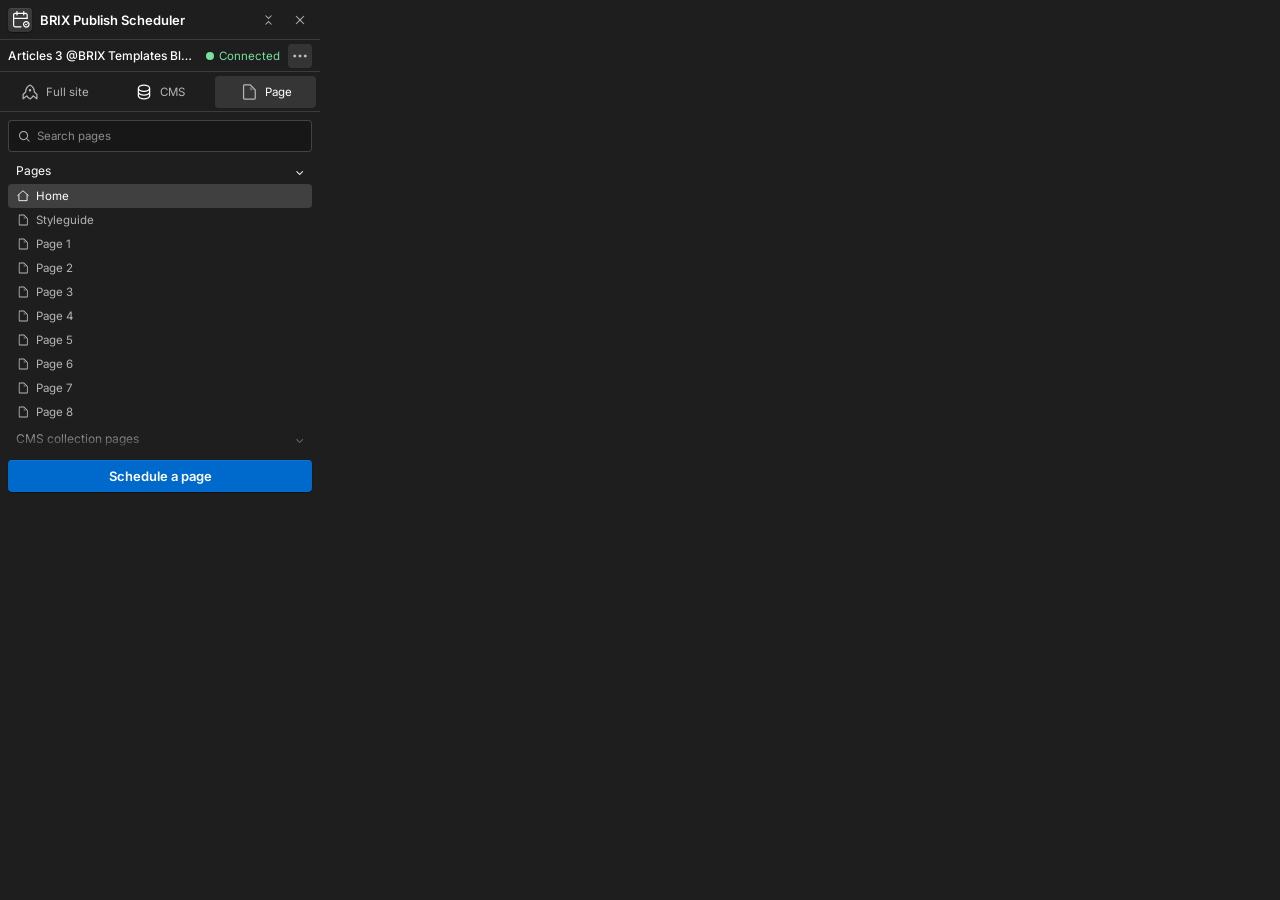
==== app.html @ 97e158bf "Publish final BRIX scheduler storyboard" ====
<!DOCTYPE html>
<html lang="en">
  <head>
    <meta charset="utf-8" />
    <meta name="viewport" content="width=device-width, initial-scale=1" />
    <title>BRIX Publish Scheduler · 320×500 storyboard</title>
    <link rel="preconnect" href="https://fonts.googleapis.com" />
    <link rel="preconnect" href="https://fonts.gstatic.com" crossorigin />
    <link href="https://fonts.googleapis.com/css2?family=Inter:wght@400;500;600;700&display=swap" rel="stylesheet" />
    <link rel="stylesheet" href="./panel.css" />
  </head>
  <body>
    <div id="root"></div>
    <script src="./panel.js"></script>
  </body>
</html>
---- panel.css ----
:root {
  --bg: #1e1e1e;
  --surface: #2e2e2e;
  --surface-2: #383838;
  --surface-soft: rgba(255, 255, 255, 0.02);
  --input: rgba(0, 0, 0, 0.22);
  --border: rgba(255, 255, 255, 0.13);
  --border-strong: rgba(255, 255, 255, 0.19);
  --text: #ffffff;
  --text-2: rgba(255, 255, 255, 0.67);
  --text-3: rgba(255, 255, 255, 0.5);
  --blue: #006acc;
  --blue-text: #a7d1ff;
  --green: #79e09c;
  --purple: #c7a6ff;
  --yellow: #f3c831;
  --red: #ff8a8a;
  --radius: 4px;
  --font: Inter, ui-sans-serif, -apple-system, BlinkMacSystemFont, "Segoe UI", sans-serif;
}

* { box-sizing: border-box; }
html, body, #root { width: 100%; height: 100%; margin: 0; overflow: hidden; }
body { background: var(--bg); color: var(--text); font: 400 11.5px/16px var(--font); }
button, input, select { font: inherit; }
button { color: inherit; }
.asset-icon { display: block; flex: 0 0 auto; object-fit: contain; }

.app {
  position: relative;
  width: 320px;
  height: 500px;
  display: flex;
  flex-direction: column;
  overflow: hidden;
  background: var(--bg);
}

.topbar {
  height: 40px;
  flex: 0 0 40px;
  padding: 8px;
  display: flex;
  align-items: center;
  gap: 8px;
  border-bottom: 1px solid var(--border);
}

.app-tile {
  width: 24px;
  height: 24px;
  flex: 0 0 24px;
  display: grid;
  place-items: center;
  border-radius: var(--radius);
  color: #fff;
  background: linear-gradient(180deg, rgba(255, 255, 255, 0.13), rgba(255, 255, 255, 0.11));
  box-shadow: inset 0 0.5px 0.5px rgba(255,255,255,.12), 0 .5px 1px rgba(0,0,0,.8);
}
.app-tile .asset-icon { transform: translateX(1px); }

.brand { flex: 1 1 auto; min-width: 0; font-size: 13px; font-weight: 600; white-space: nowrap; overflow: hidden; text-overflow: ellipsis; }
.icon-button {
  width: 24px;
  height: 24px;
  flex: 0 0 24px;
  padding: 0;
  display: grid;
  place-items: center;
  border: 0;
  border-radius: var(--radius);
  background: transparent;
  color: var(--text-2);
  cursor: pointer;
}
.icon-button:hover, .icon-button:focus-visible { background: rgba(255,255,255,.1); color: #fff; }
.icon-button.menu { background: rgba(255,255,255,.1); }

.sitebar {
  height: 32px;
  flex: 0 0 32px;
  padding: 4px 8px;
  display: flex;
  align-items: center;
  gap: 8px;
  border-bottom: 1px solid var(--border);
}
.site-name { flex: 1 1 auto; min-width: 0; font-size: 12px; font-weight: 500; white-space: nowrap; overflow: hidden; text-overflow: ellipsis; }
.connection { flex: 0 0 auto; display: flex; align-items: center; gap: 5px; color: var(--green); }
.connection.disconnected { color: var(--text-3); }
.connection.lost { color: var(--red); }
.dot { width: 8px; height: 8px; flex: 0 0 8px; border-radius: 50%; background: currentColor; }

.tabs {
  height: 40px;
  flex: 0 0 40px;
  padding: 4px;
  display: grid;
  grid-template-columns: repeat(3, 1fr);
  gap: 4px;
  border-bottom: 1px solid var(--border);
}
.tab {
  height: 32px;
  border: 0;
  border-radius: var(--radius);
  display: flex;
  align-items: center;
  justify-content: center;
  gap: 6px;
  background: transparent;
  color: var(--text-2);
  cursor: pointer;
}
.tab.active { background: rgba(255,255,255,.1); color: #fff; }

.content {
  flex: 1 1 auto;
  min-height: 0;
  overflow-x: hidden;
  overflow-y: auto;
  scrollbar-width: none;
}
.content::-webkit-scrollbar { display: none; }
.scroll-fade {
  position: absolute;
  z-index: 5;
  right: 0;
  bottom: 48px;
  left: 0;
  height: 32px;
  pointer-events: none;
  display: none;
  opacity: 0;
  background: linear-gradient(180deg, rgba(30, 30, 30, 0) 0%, var(--bg) 100%);
  transition: opacity 120ms ease;
}
.app.has-scroll-below .scroll-fade { display: block; opacity: 1; }
.pad { padding: 8px; }
.stack { display: flex; flex-direction: column; gap: 8px; }
.compact { gap: 4px; }

.destination-title {
  padding: 8px;
  display: flex;
  flex-direction: column;
  align-items: flex-start;
  justify-content: center;
  border-bottom: 1px solid var(--border);
}
.destination-title h1 {
  margin: 0;
  color: #fff;
  font-size: 13px;
  font-weight: 600;
  line-height: 16px;
}
.destination-section {
  display: flex;
  flex-direction: column;
  align-items: stretch;
}
.destination-section h2 {
  margin: 0;
  padding: 8px 8px 0;
  color: #fff;
  font-size: 11.5px;
  font-weight: 600;
  line-height: 16px;
}
.destination-row {
  min-height: 41px;
  padding: 8px;
  display: flex;
  align-items: center;
  gap: 12px;
  border-bottom: 1px solid var(--border);
}
.destination-details {
  min-width: 0;
  display: flex;
  align-items: center;
  gap: 4px;
}
.destination-domain {
  min-width: 0;
  color: #fff;
  font-size: 11.5px;
  font-weight: 400;
  line-height: 16px;
  white-space: nowrap;
  overflow: hidden;
  text-overflow: ellipsis;
}
.destination-arrow {
  width: 24px;
  height: 24px;
  padding: 4px;
  display: grid;
  place-items: center;
  border-radius: 4px;
}
.destination-disabled {
  height: 45px;
  color: var(--text-2);
}
.destination-disabled .destination-domain { color: var(--text-2); }

.activity-content {
  display: flex;
  overflow: hidden;
}
.activity-empty-wrap {
  min-width: 0;
  min-height: 0;
  flex: 1 1 auto;
  padding: 8px;
  display: flex;
  flex-direction: column;
  align-items: center;
  justify-content: center;
}
.activity-empty-card {
  width: 100%;
  min-height: 0;
  flex: 1 1 auto;
  padding: 12px;
  display: flex;
  flex-direction: column;
  align-items: center;
  justify-content: center;
  gap: 4px;
  border-radius: 4px;
  background: rgba(255, 255, 255, 0.07);
  text-align: center;
}
.activity-empty-card h1,
.activity-empty-card p { margin: 0; }
.activity-empty-card h1 {
  color: #f5f5f5;
  font-size: 12.5px;
  font-weight: 600;
  line-height: 16px;
}
.activity-empty-card p {
  color: #757575;
  font-size: 11.5px;
  font-weight: 400;
  line-height: 16.68px;
}
.success-card p { color: var(--text-2); }

.schedule-card {
  padding: 8px;
  display: flex;
  flex-direction: column;
  gap: 8px;
  border: 1px solid var(--border);
  border-radius: var(--radius);
  background: rgba(255,255,255,.04);
}
.schedule-target,
.schedule-actions,
.account-link {
  display: flex;
  align-items: center;
}
.schedule-target { min-width: 0; }
.schedule-target strong { color: #fff; font-weight: 600; }
.schedule-summary {
  min-width: 0;
  padding: 8px;
  display: flex;
  flex-direction: column;
  gap: 4px;
  border-radius: 4px;
  background: rgba(255,255,255,.04);
}
.schedule-summary p { margin: 0; color: var(--text-2); line-height: 16px; }
.schedule-actions { gap: 8px; }
.compact-button { flex: 1 1 0; }
.quiet-danger { height: 32px; flex: 1 1 0; border: 1px solid rgba(255,138,138,.35); border-radius: var(--radius); background: transparent; color: var(--red); cursor: pointer; }

.footer {
  min-height: 48px;
  flex: 0 0 auto;
  padding: 8px;
  display: flex;
  gap: 8px;
  align-items: center;
  border-top: 1px solid var(--border);
  background: var(--bg);
}
.primary, .secondary, .danger {
  height: 32px;
  min-height: 32px;
  flex: 1 1 0;
  min-width: 0;
  padding: 6px 8px;
  border: 0;
  border-radius: var(--radius);
  font-size: 13px;
  font-weight: 600;
  cursor: pointer;
}
.primary { background: var(--blue); color: #fff; box-shadow: inset 0 .5px .5px rgba(255,255,255,.12), 0 .5px 1px rgba(0,0,0,.8); }
.secondary { background: var(--surface-2); color: var(--text-2); }
.danger { background: #cf313b; color: #fff; }
.primary:disabled { opacity: .45; cursor: default; }
.action-with-tooltip {
  position: relative;
  flex: 1 1 0;
  min-width: 0;
  display: flex;
}
.action-with-tooltip .primary { width: 100%; }
.action-tooltip {
  position: absolute;
  z-index: 30;
  right: 0;
  bottom: calc(100% + 8px);
  left: 0;
  padding: 8px;
  border: 1px solid var(--border-strong);
  border-radius: var(--radius);
  background: #292929;
  color: #fff;
  box-shadow: 0 8px 24px rgba(0,0,0,.45);
  line-height: 16px;
  opacity: 0;
  pointer-events: none;
  transform: translateY(4px);
  transition: opacity 120ms ease, transform 120ms ease;
}
.action-with-tooltip:hover .action-tooltip,
.action-with-tooltip:focus .action-tooltip,
.action-with-tooltip:focus-within .action-tooltip {
  opacity: 1;
  transform: translateY(0);
}

.field-grid { display: grid; grid-template-columns: 1fr 1fr; gap: 4px; }
.field { min-width: 0; display: flex; flex-direction: column; gap: 4px; }
.field > span, .section-label { color: #fff; font-size: 11.5px; }
input, select, .fake-input {
  width: 100%;
  height: 32px;
  min-width: 0;
  padding: 6px 8px;
  border: 1px solid var(--border-strong);
  border-radius: var(--radius);
  outline: 0;
  color: var(--text-2);
  background-color: var(--surface-2);
  color-scheme: dark;
}
input::placeholder { color: var(--text-3); }
input:focus-visible, select:focus-visible, button:focus-visible { outline: 2px solid var(--blue-text); outline-offset: -2px; }
select {
  appearance: none;
  padding-right: 28px;
  border: 0;
  background-image: url("data:image/svg+xml,%3Csvg xmlns='http://www.w3.org/2000/svg' width='16' height='16' viewBox='0 0 24 24' fill='none' stroke='%23bdbdbd' stroke-width='2' stroke-linecap='round' stroke-linejoin='round'%3E%3Cpath d='M6 9l6 6l6-6'/%3E%3C/svg%3E"), linear-gradient(180deg, rgba(255, 255, 255, 0.13) 0%, rgba(255, 255, 255, 0.11) 100%);
  background-repeat: no-repeat, no-repeat;
  background-position: right 8px center, center;
  background-size: 16px 16px, 100% 100%;
  box-shadow: inset 0 .5px .5px rgba(255,255,255,.12), 0 .5px 1px rgba(0,0,0,.8);
}

.search { position: relative; }
.search > .asset-icon { position: absolute; left: 8px; top: 8px; pointer-events: none; }
.search input { padding-left: 28px; background: var(--input); }

.list { display: flex; flex-direction: column; }
.list-section { width: 100%; padding: 7px 8px 5px; border: 0; display: flex; align-items: center; justify-content: space-between; background: transparent; color: var(--text); font-size: 12px; text-align: left; cursor: pointer; }
.list-section:hover { background: rgba(255,255,255,.06); }
.list-row {
  width: 100%;
  min-height: 24px;
  padding: 4px 8px;
  border: 0;
  display: flex;
  align-items: center;
  gap: 6px;
  background: transparent;
  color: var(--text-2);
  text-align: left;
  cursor: pointer;
}
.cms-list .list-row:nth-child(even) { background: var(--surface-soft); }
.list-row.selected { background: var(--surface-2); color: #fff; }
.page-list .list-row {
  height: 24px;
  min-height: 24px;
  border-radius: 4px;
}
.page-list .list-row:not(:disabled):hover {
  background: rgba(255, 255, 255, 0.07);
  color: #fff;
}
.page-list .list-row.selected {
  background: #404040;
  color: #fff;
}
.list-row .name { flex: 1 1 auto; min-width: 0; white-space: nowrap; overflow: hidden; text-overflow: ellipsis; }
.list-row.template { color: var(--purple); }
.list-row.disabled { opacity: .35; cursor: default; }
.row-icon { width: 14px; height: 14px; flex: 0 0 14px; display: grid; place-items: center; }

.checkbox {
  width: 12px;
  height: 12px;
  flex: 0 0 12px;
  display: inline-flex;
  justify-content: center;
  align-items: center;
  border: 1px solid rgba(255,255,255,.22);
  border-radius: 2px;
  background: linear-gradient(180deg, rgba(255,255,255,.13), rgba(255,255,255,.11));
}
.checkbox.checked {
  border-color: #006acc;
  outline: 1px solid #006acc;
  outline-offset: -1px;
  background: #006acc;
}
.checkbox-icon {
  width: 10px;
  height: 11px;
  position: relative;
  overflow: hidden;
  background: no-repeat center / 10px 11px url("data:image/svg+xml,%3Csvg xmlns='http://www.w3.org/2000/svg' width='10' height='11' viewBox='0 0 10 11' fill='none'%3E%3Cpath d='M1.54 5.31L4.2 7.81L8.46 2.81' stroke='white' stroke-width='1.54' stroke-linecap='round' stroke-linejoin='round'/%3E%3C/svg%3E");
}
.item-status { flex: 0 0 auto; display: flex; align-items: center; gap: 3px; }
.item-status .dot { width: 8px; height: 8px; flex-basis: 8px; }
.status-glyph {
  width: 16px;
  height: 16px;
  flex: 0 0 16px;
  background: #c4c4c4;
  -webkit-mask: url("./assets/status-spinner.svg") center / contain no-repeat;
  mask: url("./assets/status-spinner.svg") center / contain no-repeat;
}
.published { color: var(--green); }
.draft { color: var(--text-2); }
.queued { color: var(--blue-text); }
.archived { color: var(--text-2); }
.archived .status-glyph { background: var(--green); }

.time-card { display: flex; flex-direction: column; gap: 4px; }
.input-icon { position: relative; }
.input-icon > .asset-icon { position: absolute; z-index: 3; right: 8px; top: 8px; pointer-events: none; }
.input-icon input { position: relative; z-index: 1; padding-right: 28px; }
.preset-time input {
  border: 0;
  background-image: linear-gradient(180deg, rgba(255, 255, 255, 0.13) 0%, rgba(255, 255, 255, 0.11) 100%);
  box-shadow: inset 0 .5px .5px rgba(255,255,255,.12), 0 .5px 1px rgba(0,0,0,.8);
  cursor: pointer;
}
.input-icon.leading {
  display: block;
  position: relative;
  width: 100%;
  min-width: 0;
  height: 32px;
  overflow: hidden;
  isolation: isolate;
  border-radius: 4px;
  background: #202020;
  box-shadow: none;
}
.input-icon.leading::before {
  content: "";
  position: absolute;
  z-index: 2;
  inset: 0 auto 0 0;
  width: 32px;
  background: #3a3a3a;
  border-right: 1px solid #4a4a4a;
  pointer-events: none;
}
.input-icon.leading::after {
  content: "";
  position: absolute;
  z-index: 4;
  inset: 0;
  border: 1px solid #4a4a4a;
  border-radius: 4px;
  pointer-events: none;
}
.input-icon.leading:focus-within::after { border-color: var(--blue-text); }
.input-icon.leading > .asset-icon { left: 8px; right: auto; }
.input-icon.leading input {
  height: 32px;
  padding: 6px 8px 6px 41.5px;
  border: 0;
  background: transparent;
  box-shadow: none;
  cursor: pointer;
}
.input-icon.leading input:focus-visible { outline: 0; }
.picker-placeholder {
  position: absolute;
  z-index: 2;
  top: 8px;
  left: 8px;
  color: rgba(255, 255, 255, 0.5);
  pointer-events: none;
}
.input-icon.leading .picker-placeholder { left: 41.5px; }
.input-icon input:valid ~ .picker-placeholder { display: none; }
.input-icon input:invalid { color: transparent; }
.input-icon input:invalid::-webkit-datetime-edit { color: transparent; }
.input-icon input[type="date"]::-webkit-calendar-picker-indicator,
.input-icon input[type="time"]::-webkit-calendar-picker-indicator {
  position: absolute;
  inset: 0 0 0 auto;
  width: 32px;
  height: 32px;
  margin: 0;
  opacity: 0;
  cursor: pointer;
}
.split-date { display: grid; grid-template-columns: 1.75fr 1fr; gap: 4px; }

.toggle-row { min-height: 32px; display: flex; align-items: center; gap: 8px; color: var(--text-3); }
.switch { width: 32px; height: 18px; padding: 2px; border: 0; border-radius: 10px; background: #525252; cursor: pointer; }
.switch::before { content: ""; display: block; width: 14px; height: 14px; border-radius: 50%; background: #bdbdbd; transition: transform .15s; }
.switch.on { background: var(--blue); }
.switch.on::before { transform: translateX(14px); background: #fff; }
.repeat-options { display: grid; grid-template-columns: repeat(3, 1fr); gap: 8px; }
.repeat-option { height: 32px; border: 1px solid var(--border); border-radius: var(--radius); background: var(--surface-2); color: var(--text-2); cursor: pointer; }
.repeat-option.active { border-color: var(--blue); background: var(--blue); color: #fff; }

.notice, .review-card, .job-card, .account-card {
  padding: 8px;
  border: 1px solid var(--border);
  border-radius: var(--radius);
  background: rgba(255,255,255,.04);
}
.notice { color: var(--text-2); line-height: 16px; }
.notice.warning { border-color: rgba(243,200,49,.55); color: #f5dc71; }
.notice.error { border-color: rgba(255,138,138,.6); color: var(--red); }
.notice.info { border-color: rgba(167,209,255,.55); color: var(--blue-text); }
.review-card { display: flex; flex-direction: column; gap: 0; padding: 0; overflow: hidden; }
.review-row { margin: 0; min-height: 36px; padding: 6px 8px; display: grid; grid-template-columns: 64px 1fr; gap: 8px; align-items: center; border-bottom: 1px solid var(--border); }
.review-row:last-child { border-bottom: 0; }
.review-row dt { color: var(--text-3); }
.review-row dd { margin: 0; color: #fff; overflow-wrap: anywhere; }
.eyebrow { margin: 0; color: var(--text-3); font-size: 10.5px; text-transform: uppercase; letter-spacing: .5px; }
.review-content { gap: 6px; }
.review-content .review-row { min-height: 34px; }
.review-content .notice { padding: 6px 8px; line-height: 15px; }
.screen-title { margin: 0; font-size: 14px; line-height: 20px; font-weight: 600; }
.body-copy { margin: 0; color: var(--text-2); line-height: 17px; }
.success { min-height: 220px; display: flex; flex-direction: column; align-items: center; justify-content: center; gap: 8px; text-align: center; }
.success-badge { width: 40px; height: 40px; display: grid; place-items: center; border-radius: 50%; background: rgba(121,224,156,.12); color: var(--green); }

.menu-popover { position: absolute; z-index: 20; top: 70px; right: 8px; width: 152px; padding: 4px; border: 1px solid var(--border); border-radius: var(--radius); background: #292929; box-shadow: 0 8px 24px rgba(0,0,0,.45); }
.menu-popover button { width: 100%; min-height: 30px; padding: 6px 8px; border: 0; border-radius: var(--radius); background: transparent; color: var(--text-2); text-align: left; cursor: pointer; }
.menu-popover button:hover { background: var(--surface-2); color: #fff; }
.app-wrap { position: relative; width: 320px; height: 500px; }

.job-card { display: flex; flex-direction: column; gap: 5px; }
.job-head { display: flex; align-items: center; justify-content: space-between; gap: 8px; }
.job-head strong { font-weight: 500; white-space: nowrap; overflow: hidden; text-overflow: ellipsis; }
.job-head span { flex: 0 0 auto; color: var(--text-3); }
.status-line { display: flex; align-items: center; gap: 5px; }
.account-card { display: flex; flex-direction: column; gap: 0; padding: 0; }
.account-row { min-height: 36px; padding: 6px 8px; display: flex; align-items: center; justify-content: space-between; gap: 12px; border-bottom: 1px solid var(--border); }
.account-row:last-child { border-bottom: 0; }
.account-row span:first-child { color: var(--text-3); }
.account-row span:last-child { max-width: 180px; text-align: right; }
.account-link { width: 100%; min-height: 36px; padding: 6px 8px; justify-content: space-between; gap: 8px; border: 1px solid var(--border); border-radius: var(--radius); background: rgba(255,255,255,.04); color: #fff; cursor: pointer; }
.account-content { display: flex; flex-direction: column; }
.account-about { min-height: 0; flex: 1 1 auto; display: flex; flex-direction: column; align-items: flex-start; }
.account-product {
  width: 100%;
  flex: 1 1 auto;
  padding: 0 8px 8px;
  display: flex;
  flex-direction: column;
  align-items: center;
  justify-content: center;
}
.account-product-card {
  width: 100%;
  flex: 1 1 auto;
  padding: 12px;
  display: flex;
  flex-direction: column;
  align-items: center;
  justify-content: center;
  gap: 4px;
  border-radius: 4px;
  background: rgba(255, 255, 255, 0.07);
}
.account-product-art { width: 64px; height: 64px; display: flex; align-items: center; justify-content: flex-start; overflow: hidden; }
.account-product-copy { display: flex; flex-direction: column; align-items: center; justify-content: flex-start; gap: 2px; }
.account-product-copy strong { color: #f5f5f5; font-size: 12.5px; font-weight: 600; line-height: 16px; text-align: center; }
.account-product-copy span { width: 195.04px; color: #757575; font-size: 11.5px; font-weight: 400; line-height: 16.68px; text-align: center; }
.about-section {
  width: 100%;
  padding: 8px 8px 16px;
  display: flex;
  flex-direction: column;
  align-items: center;
  justify-content: flex-start;
  gap: 16px;
}
.about-agency { display: flex; align-items: center; gap: 5px; color: #bdbdbd; font-size: 10.5px; font-weight: 700; }
.brix-mark { position: relative; width: 14px; height: 14px; flex: 0 0 14px; }
.brix-mark i { position: absolute; width: 3.87px; height: 3.87px; border-radius: 50%; }
.brix-mark i:nth-child(1) { top: 0; right: .14px; background: #ff2d33; }
.brix-mark i:nth-child(2) { top: 5.07px; right: .14px; background: #d53d5c; }
.brix-mark i:nth-child(3) { right: .14px; bottom: 0; background: #815ead; }
.brix-mark i:nth-child(4) { top: 5.07px; left: 5.07px; background: #ab4d85; }
.brix-mark i:nth-child(5) { left: 5.07px; bottom: 0; background: #576ed6; }
.brix-mark i:nth-child(6) { left: .14px; bottom: 0; background: #2d7eff; }
.about-section p { width: 100%; margin: 0; color: #757575; font-size: 11px; line-height: 16.5px; text-align: center; }
.about-contact { color: #f5f5f5; text-decoration: underline; }
.about-contact:hover { text-decoration: underline; }
.disconnect-action {
  width: 100%;
  padding: 8px;
  border-top: 1px solid var(--border);
}
.text-button.disconnect-link {
  width: 100%;
  min-height: 32px;
  padding: 0 8px;
  display: flex;
  align-items: center;
  justify-content: center;
  border: 1px solid rgba(255, 112, 117, .55);
  border-radius: 4px;
  background: transparent;
  box-shadow: 0 .5px .5px rgba(255,255,255,.06) inset, 0 .5px 1px rgba(0,0,0,.4);
  font-size: 12px;
  font-weight: 600;
  line-height: 16px;
}
.text-button.disconnect-link:hover { background: rgba(255, 112, 117, .08); }
.text-button.disconnect-link:focus-visible { outline: 1px solid var(--blue-border); outline-offset: 1px; }
.account-disconnect-notice { margin: 0 8px 8px; }
.connection-state-art { width: 64px; height: 64px; display: grid; place-items: center; overflow: hidden; }
.connection-state-card h1 { margin: 0; color: #f5f5f5; font-size: 14px; font-weight: 600; line-height: 20px; }
.connection-state-card p { margin: 0; color: var(--text-2); line-height: 17px; }
.text-button { padding: 0; border: 0; background: transparent; color: var(--blue-text); cursor: pointer; }
.danger-link { color: var(--red); }

.hidden { display: none !important; }
@media (prefers-reduced-motion: reduce) { * { transition: none !important; } }

/* Storyboard landing page only. */
.stage { min-height: 100%; padding: 32px 20px; background: #111; overflow: auto; }
.chooser { width: min(680px, 100%); margin: 0 auto; display: flex; flex-direction: column; gap: 12px; }
.chooser h1, .chooser h2, .chooser p { margin: 0; }
.chooser h1 { font-size: 22px; line-height: 28px; }
.chooser h2 { font-size: 13px; }
.chooser .kicker { color: var(--blue-text); font-size: 10px; font-weight: 600; letter-spacing: .6px; text-transform: uppercase; }
.chooser .muted { color: var(--text-2); line-height: 17px; }
.chooser .card { padding: 12px; display: flex; flex-direction: column; gap: 8px; border: 1px solid var(--border); border-radius: var(--radius); background: var(--surface); }
.chooser a { color: var(--blue-text); }
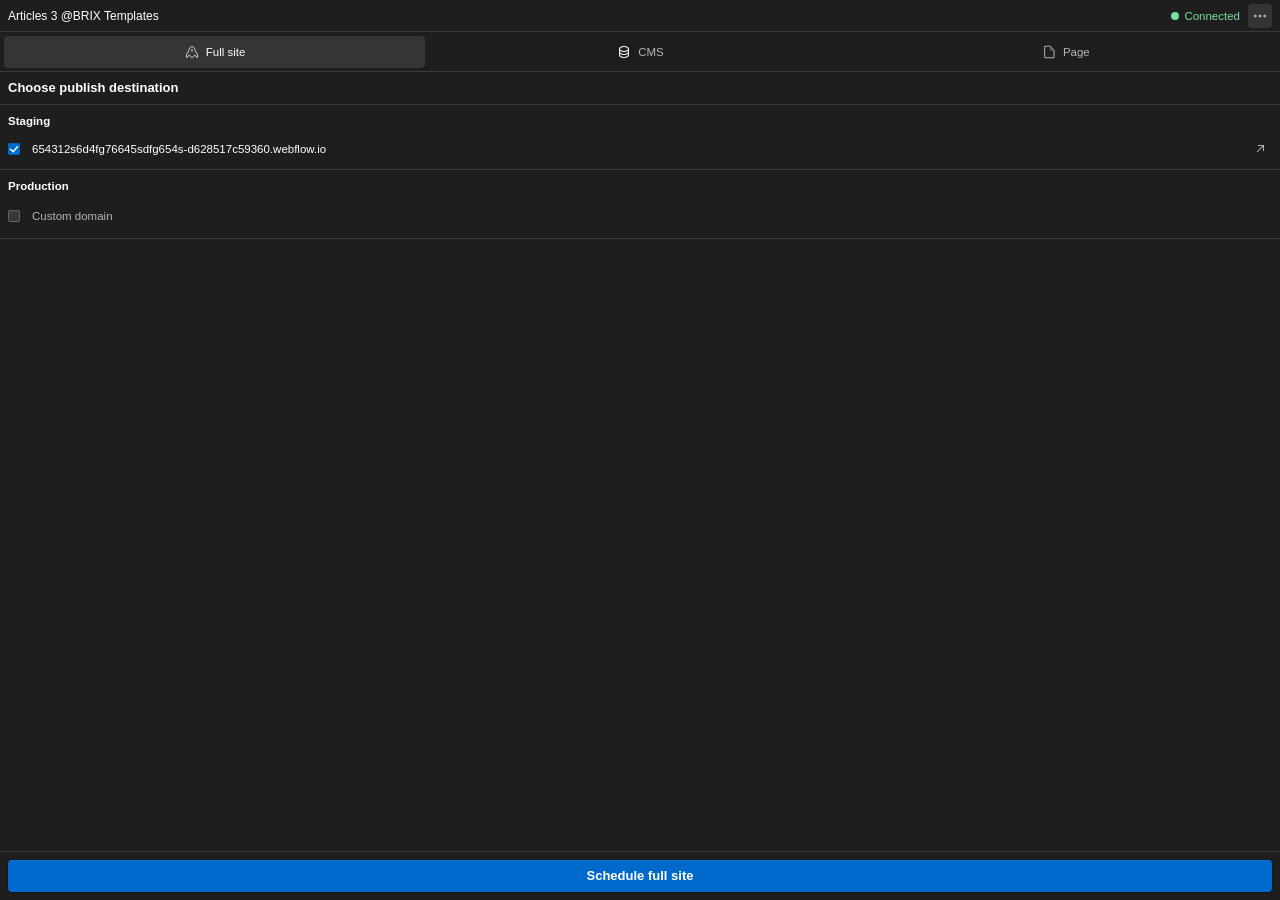
==== commit c5c376e7: "Publish production-faithful storyboard" ====
--- a/app.html
+++ b/app.html
@@ -1,16 +1,13 @@
-<!DOCTYPE html>
+<!doctype html>
 <html lang="en">
   <head>
     <meta charset="utf-8" />
     <meta name="viewport" content="width=device-width, initial-scale=1" />
-    <title>BRIX Publish Scheduler · 320×500 storyboard</title>
-    <link rel="preconnect" href="https://fonts.googleapis.com" />
-    <link rel="preconnect" href="https://fonts.gstatic.com" crossorigin />
-    <link href="https://fonts.googleapis.com/css2?family=Inter:wght@400;500;600;700&display=swap" rel="stylesheet" />
-    <link rel="stylesheet" href="./panel.css" />
+    <title>BRIX Publish Scheduler · interactive production UI</title>
+    <link rel="stylesheet" href="./production.css" />
   </head>
   <body>
     <div id="root"></div>
-    <script src="./panel.js"></script>
+    <script defer src="./storyboard.js"></script>
   </body>
 </html>
--- a/production.css
+++ b/production.css
@@ -0,0 +1,719 @@
+:root {
+  --bg: #1e1e1e;
+  --surface: #2e2e2e;
+  --surface-2: #383838;
+  --surface-soft: rgba(255, 255, 255, 0.02);
+  --input: rgba(0, 0, 0, 0.22);
+  --border: rgba(255, 255, 255, 0.13);
+  --border-strong: rgba(255, 255, 255, 0.19);
+  --text: #ffffff;
+  --text-2: rgba(255, 255, 255, 0.67);
+  --text-3: rgba(255, 255, 255, 0.5);
+  --blue: #006acc;
+  --blue-text: #a7d1ff;
+  --green: #79e09c;
+  --purple: #c7a6ff;
+  --yellow: #f3c831;
+  --red: #ff8a8a;
+  --radius: 4px;
+  --font: Inter, ui-sans-serif, -apple-system, BlinkMacSystemFont, "Segoe UI", sans-serif;
+}
+
+* { box-sizing: border-box; }
+html, body, #root { width: 100%; height: 100%; margin: 0; overflow: hidden; }
+body { background: var(--bg); color: var(--text); font: 400 11.5px/16px var(--font); }
+button, input, select { font: inherit; }
+button { color: inherit; }
+.asset-icon { display: block; flex: 0 0 auto; object-fit: contain; }
+
+.app {
+  position: relative;
+  width: 100%;
+  height: 100%;
+  min-width: 0;
+  min-height: 0;
+  display: flex;
+  flex-direction: column;
+  overflow: hidden;
+  background: var(--bg);
+}
+.icon-button {
+  width: 24px;
+  height: 24px;
+  flex: 0 0 24px;
+  padding: 0;
+  display: grid;
+  place-items: center;
+  border: 0;
+  border-radius: var(--radius);
+  background: transparent;
+  color: var(--text-2);
+  cursor: pointer;
+}
+.icon-button:hover, .icon-button:focus-visible { background: rgba(255,255,255,.1); color: #fff; }
+.icon-button.menu { background: rgba(255,255,255,.1); }
+
+.sitebar {
+  height: 32px;
+  flex: 0 0 32px;
+  padding: 4px 8px;
+  display: flex;
+  align-items: center;
+  gap: 8px;
+  border-bottom: 1px solid var(--border);
+}
+.site-name { flex: 1 1 auto; min-width: 0; font-size: 12px; font-weight: 500; white-space: nowrap; overflow: hidden; text-overflow: ellipsis; }
+.connection { flex: 0 0 auto; display: flex; align-items: center; gap: 5px; color: var(--green); }
+.connection.disconnected { color: var(--text-3); }
+.connection.lost { color: var(--red); }
+.dot { width: 8px; height: 8px; flex: 0 0 8px; border-radius: 50%; background: currentColor; }
+
+.tabs {
+  height: 40px;
+  flex: 0 0 40px;
+  padding: 4px;
+  display: grid;
+  grid-template-columns: repeat(3, 1fr);
+  gap: 4px;
+  border-bottom: 1px solid var(--border);
+}
+.tab {
+  height: 32px;
+  border: 0;
+  border-radius: var(--radius);
+  display: flex;
+  align-items: center;
+  justify-content: center;
+  gap: 6px;
+  background: transparent;
+  color: var(--text-2);
+  cursor: pointer;
+}
+.tab.active { background: rgba(255,255,255,.1); color: #fff; }
+
+.content {
+  flex: 1 1 auto;
+  min-height: 0;
+  overflow-x: hidden;
+  overflow-y: auto;
+  scrollbar-width: none;
+}
+.content::-webkit-scrollbar { display: none; }
+.scroll-fade {
+  position: absolute;
+  z-index: 5;
+  right: 0;
+  bottom: 48px;
+  left: 0;
+  height: 32px;
+  pointer-events: none;
+  display: none;
+  opacity: 0;
+  background: linear-gradient(180deg, rgba(30, 30, 30, 0) 0%, var(--bg) 100%);
+  transition: opacity 120ms ease;
+}
+.app.has-scroll-below .scroll-fade { display: block; opacity: 1; }
+.pad { padding: 8px; }
+.stack { display: flex; flex-direction: column; gap: 8px; }
+.compact { gap: 4px; }
+
+.destination-title {
+  padding: 8px;
+  display: flex;
+  flex-direction: column;
+  align-items: flex-start;
+  justify-content: center;
+  border-bottom: 1px solid var(--border);
+}
+.destination-title h1 {
+  margin: 0;
+  color: #fff;
+  font-size: 13px;
+  font-weight: 600;
+  line-height: 16px;
+}
+.destination-section {
+  display: flex;
+  flex-direction: column;
+  align-items: stretch;
+}
+.destination-section h2 {
+  margin: 0;
+  padding: 8px 8px 0;
+  color: #fff;
+  font-size: 11.5px;
+  font-weight: 600;
+  line-height: 16px;
+}
+.destination-row {
+  min-height: 41px;
+  padding: 8px;
+  display: flex;
+  align-items: center;
+  gap: 12px;
+  border-bottom: 1px solid var(--border);
+}
+.destination-details {
+  min-width: 0;
+  flex: 1 1 auto;
+  display: flex;
+  align-items: center;
+  gap: 4px;
+}
+.destination-domain {
+  min-width: 0;
+  color: #fff;
+  font-size: 11.5px;
+  font-weight: 400;
+  line-height: 16px;
+  white-space: nowrap;
+  overflow: hidden;
+  text-overflow: ellipsis;
+}
+.destination-arrow {
+  width: 24px;
+  height: 24px;
+  padding: 4px;
+  display: grid;
+  place-items: center;
+  border-radius: 4px;
+  color: var(--text-2);
+  text-decoration: none;
+  cursor: pointer;
+}
+.destination-arrow:hover, .destination-arrow:focus-visible { background: rgba(255,255,255,.08); }
+.destination-disabled {
+  height: 45px;
+  color: var(--text-2);
+  cursor: help;
+}
+.destination-disabled .destination-domain { color: var(--text-2); }
+.destination-tooltip-wrap {
+  position: relative;
+  outline: none;
+}
+.destination-tooltip {
+  position: absolute;
+  z-index: 30;
+  top: calc(100% + 4px);
+  right: 8px;
+  left: 8px;
+  padding: 8px;
+  border: 1px solid var(--border-strong);
+  border-radius: var(--radius);
+  background: #292929;
+  color: #fff;
+  box-shadow: 0 8px 24px rgba(0,0,0,.45);
+  line-height: 16px;
+  opacity: 0;
+  pointer-events: none;
+  transform: translateY(4px);
+  transition: opacity 120ms ease, transform 120ms ease;
+}
+.destination-tooltip-wrap:hover .destination-tooltip,
+.destination-tooltip-wrap:focus .destination-tooltip,
+.destination-tooltip-wrap:focus-within .destination-tooltip {
+  opacity: 1;
+  transform: translateY(0);
+}
+
+.activity-content {
+  display: flex;
+  flex-direction: column;
+  overflow: hidden;
+}
+.activity-content > .pad {
+  width: 100%;
+  min-width: 0;
+  flex: 1 1 auto;
+}
+.activity-empty-wrap {
+  min-width: 0;
+  min-height: 0;
+  flex: 1 1 auto;
+  padding: 8px;
+  display: flex;
+  flex-direction: column;
+  align-items: center;
+  justify-content: center;
+}
+.activity-empty-card {
+  width: 100%;
+  min-height: 0;
+  flex: 1 1 auto;
+  padding: 12px;
+  display: flex;
+  flex-direction: column;
+  align-items: center;
+  justify-content: center;
+  gap: 4px;
+  border-radius: 4px;
+  background: rgba(255, 255, 255, 0.07);
+  text-align: center;
+}
+.activity-empty-card h1,
+.activity-empty-card p { margin: 0; }
+.activity-empty-card h1 {
+  color: #f5f5f5;
+  font-size: 12.5px;
+  font-weight: 600;
+  line-height: 16px;
+}
+.activity-empty-card p {
+  color: #757575;
+  font-size: 11.5px;
+  font-weight: 400;
+  line-height: 16.68px;
+}
+.success-card p { color: var(--text-2); }
+
+.schedule-card {
+  padding: 8px;
+  display: flex;
+  flex-direction: column;
+  gap: 8px;
+  border: 1px solid var(--border);
+  border-radius: var(--radius);
+  background: rgba(255,255,255,.04);
+}
+.schedule-target,
+.schedule-actions,
+.account-link {
+  display: flex;
+  align-items: center;
+}
+.schedule-target { min-width: 0; }
+.schedule-target strong { color: #fff; font-weight: 600; }
+.schedule-summary {
+  min-width: 0;
+  padding: 8px;
+  display: flex;
+  flex-direction: column;
+  gap: 4px;
+  border-radius: 4px;
+  background: rgba(255,255,255,.04);
+}
+.schedule-summary strong {
+  min-width: 0;
+  white-space: nowrap;
+  overflow: hidden;
+  text-overflow: ellipsis;
+}
+.schedule-summary p { margin: 0; color: var(--text-2); line-height: 16px; }
+.schedule-actions { gap: 8px; }
+.compact-button { flex: 1 1 0; }
+.quiet-danger { height: 32px; flex: 1 1 0; border: 1px solid rgba(255,138,138,.35); border-radius: var(--radius); background: transparent; color: var(--red); cursor: pointer; }
+
+.footer {
+  min-height: 48px;
+  flex: 0 0 auto;
+  padding: 8px;
+  display: flex;
+  gap: 8px;
+  align-items: center;
+  border-top: 1px solid var(--border);
+  background: var(--bg);
+}
+.primary, .secondary, .danger {
+  height: 32px;
+  min-height: 32px;
+  flex: 1 1 0;
+  min-width: 0;
+  padding: 6px 8px;
+  border: 0;
+  border-radius: var(--radius);
+  font-size: 13px;
+  font-weight: 600;
+  cursor: pointer;
+}
+.primary { background: var(--blue); color: #fff; box-shadow: inset 0 .5px .5px rgba(255,255,255,.12), 0 .5px 1px rgba(0,0,0,.8); }
+.secondary { background: var(--surface-2); color: var(--text-2); }
+.danger { background: #cf313b; color: #fff; }
+.primary:disabled { opacity: .45; cursor: default; }
+.action-with-tooltip {
+  position: relative;
+  flex: 1 1 0;
+  min-width: 0;
+  display: flex;
+}
+.action-with-tooltip .primary { width: 100%; }
+.action-tooltip {
+  position: absolute;
+  z-index: 30;
+  right: 0;
+  bottom: calc(100% + 8px);
+  left: 0;
+  padding: 8px;
+  border: 1px solid var(--border-strong);
+  border-radius: var(--radius);
+  background: #292929;
+  color: #fff;
+  box-shadow: 0 8px 24px rgba(0,0,0,.45);
+  line-height: 16px;
+  opacity: 0;
+  pointer-events: none;
+  transform: translateY(4px);
+  transition: opacity 120ms ease, transform 120ms ease;
+}
+.action-with-tooltip:hover .action-tooltip,
+.action-with-tooltip:focus .action-tooltip,
+.action-with-tooltip:focus-within .action-tooltip {
+  opacity: 1;
+  transform: translateY(0);
+}
+
+.field-grid { display: grid; grid-template-columns: 1fr 1fr; gap: 4px; }
+.field { min-width: 0; display: flex; flex-direction: column; gap: 4px; }
+.field > span, .section-label { color: #fff; font-size: 11.5px; }
+input, select, .fake-input {
+  width: 100%;
+  height: 32px;
+  min-width: 0;
+  padding: 6px 8px;
+  border: 1px solid var(--border-strong);
+  border-radius: var(--radius);
+  outline: 0;
+  color: var(--text-2);
+  background-color: var(--surface-2);
+  color-scheme: dark;
+}
+input::placeholder { color: var(--text-3); }
+input:focus-visible, select:focus-visible, button:focus-visible { outline: 2px solid var(--blue); outline-offset: -2px; }
+select {
+  appearance: none;
+  padding-right: 28px;
+  border: 0;
+  background-image: url("data:image/svg+xml,%3Csvg xmlns='http://www.w3.org/2000/svg' width='16' height='16' viewBox='0 0 24 24' fill='none' stroke='%23bdbdbd' stroke-width='2' stroke-linecap='round' stroke-linejoin='round'%3E%3Cpath d='M6 9l6 6l6-6'/%3E%3C/svg%3E"), linear-gradient(180deg, rgba(255, 255, 255, 0.13) 0%, rgba(255, 255, 255, 0.11) 100%);
+  background-repeat: no-repeat, no-repeat;
+  background-position: right 8px center, center;
+  background-size: 16px 16px, 100% 100%;
+  box-shadow: inset 0 .5px .5px rgba(255,255,255,.12), 0 .5px 1px rgba(0,0,0,.8);
+}
+
+.search { position: relative; }
+.search > .asset-icon { position: absolute; left: 8px; top: 8px; pointer-events: none; }
+.search input { padding-left: 28px; background: var(--input); }
+
+.list { display: flex; flex-direction: column; }
+.list-section { width: 100%; padding: 7px 8px 5px; border: 0; display: flex; align-items: center; justify-content: space-between; background: transparent; color: var(--text); font-size: 12px; text-align: left; cursor: pointer; }
+.list-section:hover { background: rgba(255,255,255,.06); }
+.disclosure-chevron { width: 7px; height: 7px; margin-right: 3px; border-right: 1.5px solid currentColor; border-bottom: 1.5px solid currentColor; transform: rotate(-45deg); transition: transform 120ms ease; }
+.disclosure-chevron.open { transform: rotate(45deg); }
+.list-row {
+  width: 100%;
+  min-height: 24px;
+  padding: 4px 8px;
+  border: 0;
+  display: flex;
+  align-items: center;
+  gap: 6px;
+  background: transparent;
+  color: var(--text-2);
+  text-align: left;
+  cursor: pointer;
+}
+.cms-list { width: 100%; min-width: 0; }
+.cms-list .list-row { flex: 0 0 24px; min-width: 0; }
+.cms-list .list-row:hover { background: rgba(255,255,255,.06); }
+.list-row.selected { background: var(--surface-2); color: #fff; }
+.page-list .list-row {
+  height: 24px;
+  min-height: 24px;
+  border-radius: 4px;
+}
+.page-list .list-row:not(:disabled):hover {
+  background: rgba(255, 255, 255, 0.07);
+  color: #fff;
+}
+.page-list .list-row.selected {
+  background: #404040;
+  color: #fff;
+}
+.list-row .name { flex: 1 1 auto; min-width: 0; white-space: nowrap; overflow: hidden; text-overflow: ellipsis; }
+.list-row.template { color: var(--purple); }
+.list-row.disabled { opacity: .35; cursor: default; }
+.row-icon { width: 14px; height: 14px; flex: 0 0 14px; display: grid; place-items: center; }
+
+.checkbox {
+  width: 12px;
+  height: 12px;
+  flex: 0 0 12px;
+  display: inline-flex;
+  justify-content: center;
+  align-items: center;
+  border: 1px solid rgba(255,255,255,.22);
+  border-radius: 2px;
+  background: linear-gradient(180deg, rgba(255,255,255,.13), rgba(255,255,255,.11));
+}
+.checkbox.checked {
+  border-color: #006acc;
+  outline: 1px solid #006acc;
+  outline-offset: -1px;
+  background: #006acc;
+}
+.checkbox-icon {
+  width: 10px;
+  height: 11px;
+  position: relative;
+  overflow: hidden;
+  background: no-repeat center / 10px 11px url("data:image/svg+xml,%3Csvg xmlns='http://www.w3.org/2000/svg' width='10' height='11' viewBox='0 0 10 11' fill='none'%3E%3Cpath d='M1.54 5.31L4.2 7.81L8.46 2.81' stroke='white' stroke-width='1.54' stroke-linecap='round' stroke-linejoin='round'/%3E%3C/svg%3E");
+}
+.item-status { flex: 0 0 auto; display: flex; align-items: center; gap: 3px; white-space: nowrap; }
+.item-status .dot { width: 8px; height: 8px; flex-basis: 8px; }
+.status-glyph {
+  width: 16px;
+  height: 16px;
+  flex: 0 0 16px;
+  background: #c4c4c4;
+  -webkit-mask: url("./assets/status-spinner.svg") center / contain no-repeat;
+  mask: url("./assets/status-spinner.svg") center / contain no-repeat;
+}
+.published { color: var(--green); }
+.draft { color: var(--text-2); }
+.queued { color: var(--blue-text); }
+.archived { color: var(--text-2); }
+.archived .status-glyph { background: var(--green); }
+
+.time-card { display: flex; flex-direction: column; gap: 4px; }
+.preset-choice, .custom-moment { position: relative; padding: 4px; border-radius: var(--radius); }
+.preset-heading { min-width: 0; display: flex; align-items: center; gap: 5px; color: #fff; font-size: 11.5px; white-space: nowrap; }
+.choice-indicator { width: 10px; height: 10px; flex: 0 0 10px; border: 1px solid var(--text-3); border-radius: 50%; }
+.choice-indicator.selected { border: 3px solid var(--blue); background: #fff; }
+.input-icon { position: relative; }
+.input-icon > .asset-icon { position: absolute; z-index: 3; right: 8px; top: 8px; pointer-events: none; }
+.input-icon input { position: relative; z-index: 1; padding-right: 28px; }
+.preset-time-field {
+  position: relative;
+  width: 100%;
+  height: 32px;
+  padding: 6px 8px;
+  border: 0;
+  border-radius: var(--radius);
+  display: flex;
+  align-items: center;
+  justify-content: space-between;
+  color: var(--text-2);
+  background-image: linear-gradient(180deg, rgba(255, 255, 255, 0.13) 0%, rgba(255, 255, 255, 0.11) 100%);
+  background-color: var(--surface-2);
+  box-shadow: inset 0 .5px .5px rgba(255,255,255,.12), 0 .5px 1px rgba(0,0,0,.8);
+  cursor: pointer;
+}
+.preset-time-field:hover { color: #fff; }
+.input-icon.leading {
+  display: block;
+  position: relative;
+  width: 100%;
+  min-width: 0;
+  height: 32px;
+  overflow: hidden;
+  isolation: isolate;
+  border-radius: 4px;
+  background: #202020;
+  box-shadow: none;
+}
+.picker-trigger {
+  position: absolute;
+  z-index: 5;
+  inset: 0 auto 0 0;
+  width: 32px;
+  height: 32px;
+  padding: 0;
+  display: grid;
+  place-items: center;
+  border: 0;
+  border-right: 1px solid #4a4a4a;
+  border-radius: 0;
+  background: #3a3a3a;
+  color: #fff;
+  cursor: pointer;
+}
+.picker-trigger > .asset-icon { position: relative; z-index: 1; pointer-events: none; }
+.picker-trigger:hover { background: #454545; }
+.input-icon.leading::after {
+  content: "";
+  position: absolute;
+  z-index: 4;
+  inset: 0;
+  border: 1px solid #4a4a4a;
+  border-radius: 4px;
+  pointer-events: none;
+}
+.input-icon.leading:focus-within::after { border-color: var(--blue); }
+.picker-value { position: absolute; z-index: 2; inset: 0 6px 0 41.5px; display: flex; align-items: center; color: var(--text-2); white-space: nowrap; overflow: hidden; }
+.native-picker-input { position: absolute !important; z-index: 7 !important; margin: 0 !important; padding: 0 !important; border: 0 !important; opacity: 0; cursor: pointer; pointer-events: auto; }
+.icon-native-picker { inset: 0 !important; width: 32px !important; height: 32px !important; }
+.preset-native-picker { inset: 0 !important; width: 100% !important; height: 100% !important; }
+.native-picker-input::-webkit-calendar-picker-indicator { position: absolute; inset: 0; width: 100%; height: 100%; margin: 0; cursor: pointer; }
+.picker-placeholder {
+  position: absolute;
+  z-index: 2;
+  top: 8px;
+  left: 8px;
+  color: rgba(255, 255, 255, 0.5);
+  pointer-events: none;
+}
+.input-icon.leading .picker-placeholder { left: 41.5px; }
+.input-icon input:valid ~ .picker-placeholder { display: none; }
+.input-icon input:invalid { color: transparent; }
+.input-icon input:invalid::-webkit-datetime-edit { color: transparent; }
+.input-icon input[type="date"]::-webkit-calendar-picker-indicator,
+.input-icon input[type="time"]::-webkit-calendar-picker-indicator {
+  position: absolute;
+  inset: 0 0 0 auto;
+  width: 32px;
+  height: 32px;
+  margin: 0;
+  opacity: 0;
+  cursor: pointer;
+}
+.split-date { display: grid; grid-template-columns: minmax(0, 1fr) 124px; gap: 4px; }
+.recurrence-start { min-width: 0; display: flex; flex-direction: column; gap: 4px; margin-top: 6px; }
+.recurrence-start-label { color: #fff; font-size: 11.5px; }
+
+.toggle-row { min-height: 32px; display: flex; align-items: center; gap: 8px; color: var(--text-3); }
+.switch { width: 32px; height: 18px; padding: 2px; border: 0; border-radius: 10px; background: #525252; cursor: pointer; }
+.switch::before { content: ""; display: block; width: 14px; height: 14px; border-radius: 50%; background: #bdbdbd; transition: transform .15s; }
+.switch.on { background: var(--blue); }
+.switch.on::before { transform: translateX(14px); background: #fff; }
+.repeat-options { display: grid; grid-template-columns: repeat(3, 1fr); gap: 8px; }
+.repeat-option { height: 32px; border: 1px solid var(--border); border-radius: var(--radius); background: var(--surface-2); color: var(--text-2); cursor: pointer; }
+.repeat-option.active { border-color: var(--blue); background: var(--blue); color: #fff; }
+.repeat-explanation { margin: 8px 0 2px; padding: 0 2px; color: var(--text-2); font-size: 10.5px; line-height: 15px; }
+
+.notice, .review-card, .job-card, .account-card {
+  padding: 8px;
+  border: 1px solid var(--border);
+  border-radius: var(--radius);
+  background: rgba(255,255,255,.04);
+}
+.notice { color: var(--text-2); line-height: 16px; }
+.notice.warning { border-color: rgba(243,200,49,.55); color: #f5dc71; }
+.notice.error { border-color: rgba(255,138,138,.6); color: var(--red); }
+.notice.info { border-color: rgba(167,209,255,.55); color: var(--blue-text); }
+.review-card { display: flex; flex-direction: column; gap: 0; padding: 0; overflow: hidden; }
+.review-row { margin: 0; min-height: 36px; padding: 6px 8px; display: grid; grid-template-columns: 64px 1fr; gap: 8px; align-items: center; border-bottom: 1px solid var(--border); }
+.review-row:last-child { border-bottom: 0; }
+.review-row dt { color: var(--text-3); }
+.review-row dd {
+  min-width: 0;
+  margin: 0;
+  color: #fff;
+  white-space: nowrap;
+  overflow: hidden;
+  text-overflow: ellipsis;
+}
+.eyebrow { margin: 0; color: var(--text-3); font-size: 10.5px; text-transform: uppercase; letter-spacing: .5px; }
+.review-content { gap: 6px; }
+.review-content .review-row { min-height: 34px; }
+.review-content .notice { padding: 6px 8px; line-height: 15px; }
+.screen-title { margin: 0; font-size: 14px; line-height: 20px; font-weight: 600; }
+.body-copy { margin: 0; color: var(--text-2); line-height: 17px; }
+.success { min-height: 220px; display: flex; flex-direction: column; align-items: center; justify-content: center; gap: 8px; text-align: center; }
+.success-badge { width: 40px; height: 40px; display: grid; place-items: center; border-radius: 50%; background: rgba(121,224,156,.12); color: var(--green); }
+
+.menu-popover { position: absolute; z-index: 20; top: 32px; right: 8px; width: 152px; padding: 4px; border: 1px solid var(--border); border-radius: var(--radius); background: #292929; box-shadow: 0 8px 24px rgba(0,0,0,.45); }
+.menu-popover button { width: 100%; min-height: 30px; padding: 6px 8px; border: 0; border-radius: var(--radius); background: transparent; color: var(--text-2); text-align: left; cursor: pointer; }
+.menu-popover button:hover { background: var(--surface-2); color: #fff; }
+.app-wrap { position: relative; width: 100%; height: 100%; min-width: 0; min-height: 0; }
+
+.job-card { display: flex; flex-direction: column; gap: 5px; }
+.job-head { display: flex; align-items: center; justify-content: space-between; gap: 8px; }
+.job-head strong { font-weight: 500; white-space: nowrap; overflow: hidden; text-overflow: ellipsis; }
+.job-head span { flex: 0 0 auto; color: var(--text-3); }
+.status-line { display: flex; align-items: center; gap: 5px; }
+.account-card { display: flex; flex-direction: column; gap: 0; padding: 0; }
+.account-row { min-height: 36px; padding: 6px 8px; display: flex; align-items: center; justify-content: space-between; gap: 12px; border-bottom: 1px solid var(--border); }
+.account-row:last-child { border-bottom: 0; }
+.account-row span:first-child { color: var(--text-3); }
+.account-row span:last-child { max-width: 180px; text-align: right; }
+.account-link { width: 100%; min-height: 36px; padding: 6px 8px; justify-content: space-between; gap: 8px; border: 1px solid var(--border); border-radius: var(--radius); background: rgba(255,255,255,.04); color: #fff; cursor: pointer; }
+.account-content { display: flex; flex-direction: column; }
+.account-about { min-height: 0; flex: 1 1 auto; display: flex; flex-direction: column; align-items: flex-start; }
+.account-product {
+  width: 100%;
+  flex: 1 1 auto;
+  padding: 8px;
+  display: flex;
+  flex-direction: column;
+  align-items: center;
+  justify-content: center;
+}
+.account-product-card {
+  width: 100%;
+  flex: 1 1 auto;
+  padding: 12px;
+  display: flex;
+  flex-direction: column;
+  align-items: center;
+  justify-content: center;
+  gap: 4px;
+  border-radius: 4px;
+  background: rgba(255, 255, 255, 0.07);
+}
+.account-product-art { width: 64px; height: 64px; display: flex; align-items: center; justify-content: flex-start; overflow: hidden; }
+.account-product-copy { display: flex; flex-direction: column; align-items: center; justify-content: flex-start; gap: 2px; }
+.account-product-copy strong { color: #f5f5f5; font-size: 12.5px; font-weight: 600; line-height: 16px; text-align: center; }
+.account-product-copy span { width: 195.04px; color: #757575; font-size: 11.5px; font-weight: 400; line-height: 16.68px; text-align: center; }
+.about-section {
+  width: 100%;
+  padding: 8px 8px 16px;
+  display: flex;
+  flex-direction: column;
+  align-items: center;
+  justify-content: flex-start;
+  gap: 16px;
+}
+.about-agency { display: flex; align-items: center; gap: 5px; color: #bdbdbd; font-size: 10.5px; font-weight: 700; }
+.brix-mark { position: relative; width: 14px; height: 14px; flex: 0 0 14px; }
+.brix-mark i { position: absolute; width: 3.87px; height: 3.87px; border-radius: 50%; }
+.brix-mark i:nth-child(1) { top: 0; right: .14px; background: #ff2d33; }
+.brix-mark i:nth-child(2) { top: 5.07px; right: .14px; background: #d53d5c; }
+.brix-mark i:nth-child(3) { right: .14px; bottom: 0; background: #815ead; }
+.brix-mark i:nth-child(4) { top: 5.07px; left: 5.07px; background: #ab4d85; }
+.brix-mark i:nth-child(5) { left: 5.07px; bottom: 0; background: #576ed6; }
+.brix-mark i:nth-child(6) { left: .14px; bottom: 0; background: #2d7eff; }
+.about-section p { width: 100%; margin: 0; color: rgba(255, 255, 255, 0.8); font-size: 11px; line-height: 16.5px; text-align: center; }
+.about-contact { color: #f5f5f5; text-decoration: underline; }
+.about-contact:hover { text-decoration: underline; }
+.disconnect-action {
+  width: 100%;
+  padding: 8px;
+  border-top: 1px solid var(--border);
+}
+.text-button.disconnect-link {
+  width: 100%;
+  min-height: 32px;
+  padding: 0 8px;
+  display: flex;
+  align-items: center;
+  justify-content: center;
+  border: 0;
+  border-radius: 4px;
+  background: transparent;
+  box-shadow: none;
+  font-size: 12px;
+  font-weight: 600;
+  line-height: 16px;
+}
+.text-button.disconnect-link:hover { text-decoration: underline; }
+.text-button.disconnect-link:focus-visible { outline: 1px solid var(--blue-border); outline-offset: 1px; }
+.account-disconnect-copy { margin: 0 8px 8px; color: var(--red); line-height: 16px; }
+.connection-state-art { width: 64px; height: 64px; display: grid; place-items: center; overflow: hidden; }
+.connection-state-card h1 { margin: 0; color: #f5f5f5; font-size: 14px; font-weight: 600; line-height: 20px; }
+.connection-state-card p { margin: 0; color: var(--text-2); line-height: 17px; }
+.text-button { padding: 0; border: 0; background: transparent; color: var(--blue-text); cursor: pointer; }
+.danger-link { color: var(--red); }
+
+.hidden { display: none !important; }
+@media (prefers-reduced-motion: reduce) { * { transition: none !important; } }
+
+/* Storyboard landing page only. */
+.stage { min-height: 100%; padding: 32px 20px; background: #111; overflow: auto; }
+.chooser { width: min(680px, 100%); margin: 0 auto; display: flex; flex-direction: column; gap: 12px; }
+.chooser h1, .chooser h2, .chooser p { margin: 0; }
+.chooser h1 { font-size: 22px; line-height: 28px; }
+.chooser h2 { font-size: 13px; }
+.chooser .kicker { color: var(--blue-text); font-size: 10px; font-weight: 600; letter-spacing: .6px; text-transform: uppercase; }
+.chooser .muted { color: var(--text-2); line-height: 17px; }
+.chooser .card { padding: 12px; display: flex; flex-direction: column; gap: 8px; border: 1px solid var(--border); border-radius: var(--radius); background: var(--surface); }
+.chooser a { color: var(--blue-text); }
